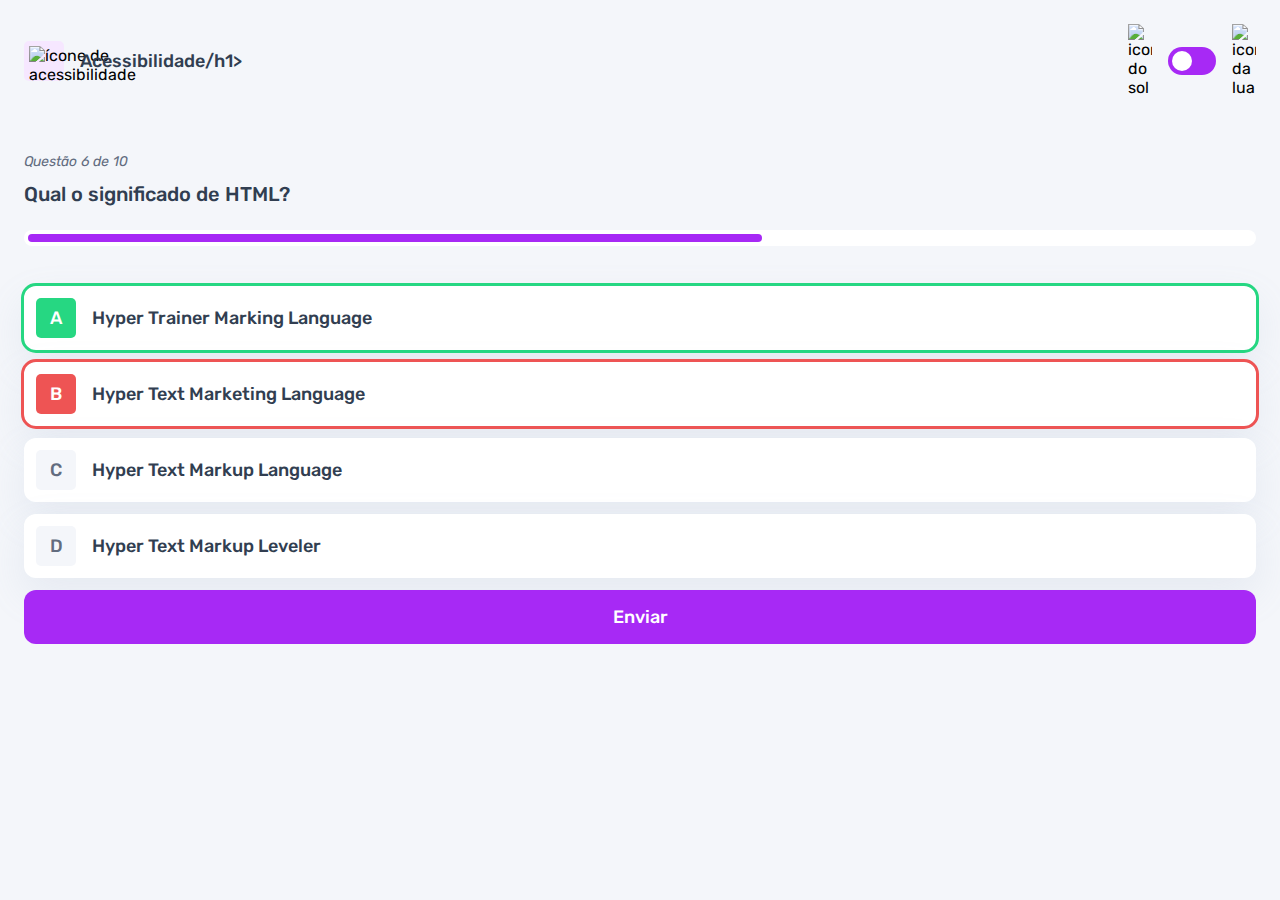
==== pages/quiz/quiz.html @ 5e7bc032 "adicionado o efeito para alternativas corretas e erradas" ====
<!DOCTYPE html>
<html lang="en">
<head>
    <meta charset="UTF-8">
    <meta name="viewport" content="width=device-width, initial-scale=1.0">
    <link rel="preconnect" href="https://fonts.googleapis.com">
    <link rel="preconnect" href="https://fonts.gstatic.com" crossorigin>
    <link href="https://fonts.googleapis.com/css2?family=Rubik:ital,wght@0,300..900;1,300..900&display=swap" rel="stylesheet">
    <link rel="stylesheet" href="quiz.css">
    <title>Quiz App</title>
</head>
<body>
    <header>
        <div class="assunto">
            <div class="assunto_icone">
                <img src="../../assets/images/icon-accessibility.svg" alt="ícone de acessibilidade">
            </div>

            <h1>Acessibilidade/h1>
        </div>

        <div class="tema">
            <img src="../../assets/images/icon-sun-dark.svg" alt="icone do sol">
        <button>
            <div></div>
        </button>
        <img src="../../assets/images/icon-moon-dark.svg" alt="icone da lua">
        </div>
    </header>

    <main>
        <section class="pergunta">
            <p>Questão 6 de 10</p>

            <h2>Qual o significado de HTML?</h2>

            <div class="barra_progresso">
                <div></div>
            </div>
        </section>

        <section class="alternativas">
            <form action="">
                <label for="alternativa_a" id="correta">
                    <input type="radio" id="alternativa_a" name="alterativa">

                    <div>
                        <span>A</span>
                        Hyper Trainer Marking Language
                    </div>
                </label>

                <label for="alternativa_b" id="errada">
                    <input type="radio" id="alternativa_b" name="alterativa">

                    <div>
                        <span>B</span>
                        Hyper Text Marketing Language
                    </div>
                </label>

                <label for="alternativa_c">
                    <input type="radio" id="alternativa_c" name="alterativa">

                    <div>
                        <span>C</span>
                        Hyper Text Markup Language
                    </div>
                </label>

                <label for="alternativa_d">
                    <input type="radio" id="alternativa_d" name="alterativa">

                    <div>
                        <span>D</span>
                        Hyper Text Markup Leveler
                    </div>
                </label>
            </form>

            <button>Enviar</button>
        </section>
    </main>
</body>
</html>
---- pages/quiz/quiz.css ----
*{
    margin: 0;
    padding: 0;
    box-sizing: border-box;
    font-family: "Rubik", sans-serif;
    -webkit-font-smoothing: antialiased;
}

:root {
    --bg-color: #f4f6fa;
    --purple: #a729f5;
    --primary-text-color: #313e51;
    --secondary-text-color: #626c7f;
    --button-bg: #fff;
    --shadow: 0px 16px 40px 0px rgba(143, 160, 193, 0.14);
    --bg-html: #fff1e9;
    --bg-css: #c0fdef;
    --bg-javascript: #ebf0ff;
    --bg-acessibilidade: #f6e7ff;
    --white: #fff;
    --green: #26d782;
    --red: #ee5454;
    --bg-mobile: url(../../assets/images/pattern-background-mobile-light.svg);
    --bg-desktop: url(../../assets/images/pattern-background-desktop-light.svg);

}

body.escuro {
    --bg-color: #313e51;
    --bg-mobile: url(../../assets/images/pattern-background-mobile-dark.svg);
    --bg-desktop: url(../../assets/images/pattern-background-desktop-dark.svg);
    --primary-text-color: #fff;
    --secondary-text-color: #abc1e1;
    --button-bg: #3b4d66;
    --shadow: 0px 16px 40px 0px rgba(49, 62, 81, 0.14);
}

body{
    height: 100svh;
    background: var(--bg-mobile) var(--bg-color);
    background-repeat: no-repeat;
    background-size: cover;
}

header {
    display: flex;
    justify-content: space-between;
    padding: 16px 24px;
}

.assunto {
    display: flex;
    align-items: center;
    gap: 16px;
}

.assunto_icone {
    background: var(--bg-acessibilidade);
    width: 40px;
    height: 40px;
    padding: 5px;
    border-radius: 5px;
}

.assunto_icone img {
    width: 100%;
}

.assunto h1 {
    font-size: 18px;
    font-weight: 500;
    color: var(--primary-text-color);
}

.tema{
    padding: 8px 0;
    display: flex;
    align-items: center;
    gap: 8px;
}
.tema img {
    width: 16px;
}

.tema button {
    height: 20px;
    width: 32px;
    background: var(--purple);
    border: 0;
    border-radius: 999px;
    padding: 4px;
}

.tema button div {
    background: var(--white);
    width: 12px;
    height: 12px;
    border-radius: 999px;
}

main {
    padding: 32px 24px;

}

.pergunta {
    margin-bottom: 40px;
}

.pergunta p {
    font-style: italic;
    font-size: 14px;
    color: var(--secondary-text-color);
    margin-bottom: 12px;
}

.pergunta h2 {
    font-size: 20px;
    font-weight: 500;
    color: var(--primary-text-color);
    line-height: 24px;
    margin-bottom: 24px;
}

.barra_progresso {
    background: var(--button-bg);
    height: 16px;
    padding: 4px;
    border-radius: 999px;
}

.barra_progresso div {
    height: 100%;
    width: 60%;
    background: var(--purple);
    border-radius: 999px;
}

.alternativas form {
    display: flex;
    flex-direction: column;
    gap: 12px;
    margin-bottom: 12px;
}

.alternativas label {
    display: block;
    background: var(--button-bg);
    padding: 12px;
    font-size: 18px;
    font-weight: 500;
    display: flex;
    border-radius: 12px;
    box-shadow: var(--shadow);
    color: var(--primary-text-color);
}

.alternativas label:has(input:checked) {
    outline: 3px solid var(--purple);

    & span {
        background: var(--purple);
        color: var(--white);
    }
}


.alternativas label#correta {
    outline: 3px solid var(--green);

    & span {
        background: var(--green);
        color: var(--white);
    }
}

.alternativas label#errada {
    outline: 3px solid var(--red);

    & span {
        background: var(--red);
        color: var(--white);
    }
}


.alternativas input {
    display: none;
}

.alternativas div {
    display: flex;
    align-items: center;
    gap: 16px;


}

.alternativas div span {
    display: block;
    width: 40px;
    height: 40px;
    background: var(--bg-color);
    border-radius: 5px;
    color: var(--secondary-text-color);

    display: flex;
    align-items: center;
    justify-content: center;
    flex-shrink: 0;
}

.alternativas button {
    padding: 16px;
    border-radius: 12px;
    border: none;
    background: var(--purple);
    color: var(--white);
    width: 100%;

    font-size: 18px;
    font-weight: 500;
}

@media(min-width: 1100px) {
    .tema {
        gap: 16px;
    }

    .tema img {
        width: 24px;
    }

    .tema button {
        width: 48px;
        height: 28px;
    }

    .tema button div {
        width: 20px;
        height: 20px;
    }
}
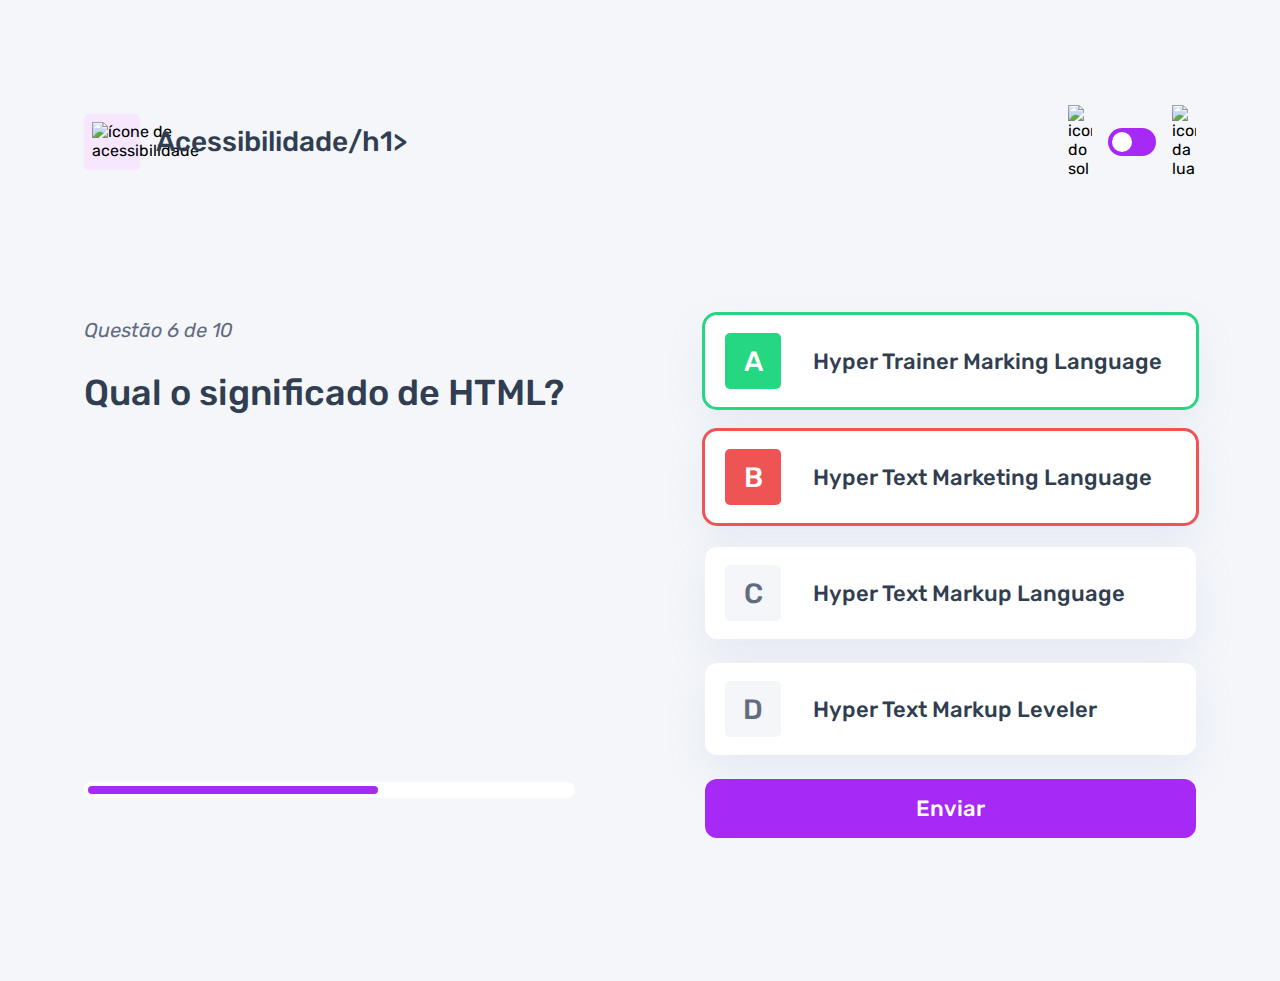
==== commit ae867baf: "adicionada a responsividade para o desktop" ====
--- a/pages/quiz/quiz.html
+++ b/pages/quiz/quiz.html
@@ -30,10 +30,11 @@
 
     <main>
         <section class="pergunta">
-            <p>Questão 6 de 10</p>
+            <div>
+                <p>Questão 6 de 10</p>
 
-            <h2>Qual o significado de HTML?</h2>
-
+                <h2>Qual o significado de HTML?</h2>
+            </div>
             <div class="barra_progresso">
                 <div></div>
             </div>
--- a/pages/quiz/quiz.css
+++ b/pages/quiz/quiz.css
@@ -223,6 +223,22 @@
 }
 
 @media(min-width: 1100px) {
+    header {
+        margin-block: 81px;
+        max-width: 1160px;
+        margin-inline: auto;
+    }
+
+    .assunto_icone {
+        width: 56px;
+        height: 56px;
+        padding: 8px;
+    }
+
+    .assunto h1{
+        font-size: 28px;
+    }
+
     .tema {
         gap: 16px;
     }
@@ -240,4 +256,57 @@
         width: 20px;
         height: 20px;
     }
-}
+    main {
+        max-width: 1160px;
+        margin-inline: auto;
+
+        display: flex;
+        gap: 130px;
+    }
+    
+    section {
+        width: 100%;
+    }
+
+    .pergunta {
+        display: flex;
+        flex-direction: column;
+        justify-content: space-between;
+    }
+
+    .pergunta p {
+        font-size: 20px;
+        line-height: 30px;
+        margin-bottom: 27px;
+    }
+
+    .pergunta h2 {
+        font-size: 36px;
+        line-height: 42px;
+    }
+
+    .alternativas form {
+        gap: 24px;
+        margin-bottom: 24px;
+    }
+
+    .alternativas label {
+        font-size: 22px;
+        padding: 18px 20px;
+        
+    }
+
+    .alternativas div {
+        gap: 32px;
+    }
+
+    .alternativas div span {
+        width: 56px;
+        height: 56px;
+        font-size: 28px;
+    }
+
+    .alternativas button {
+        font-size: 22px;
+    }
+}
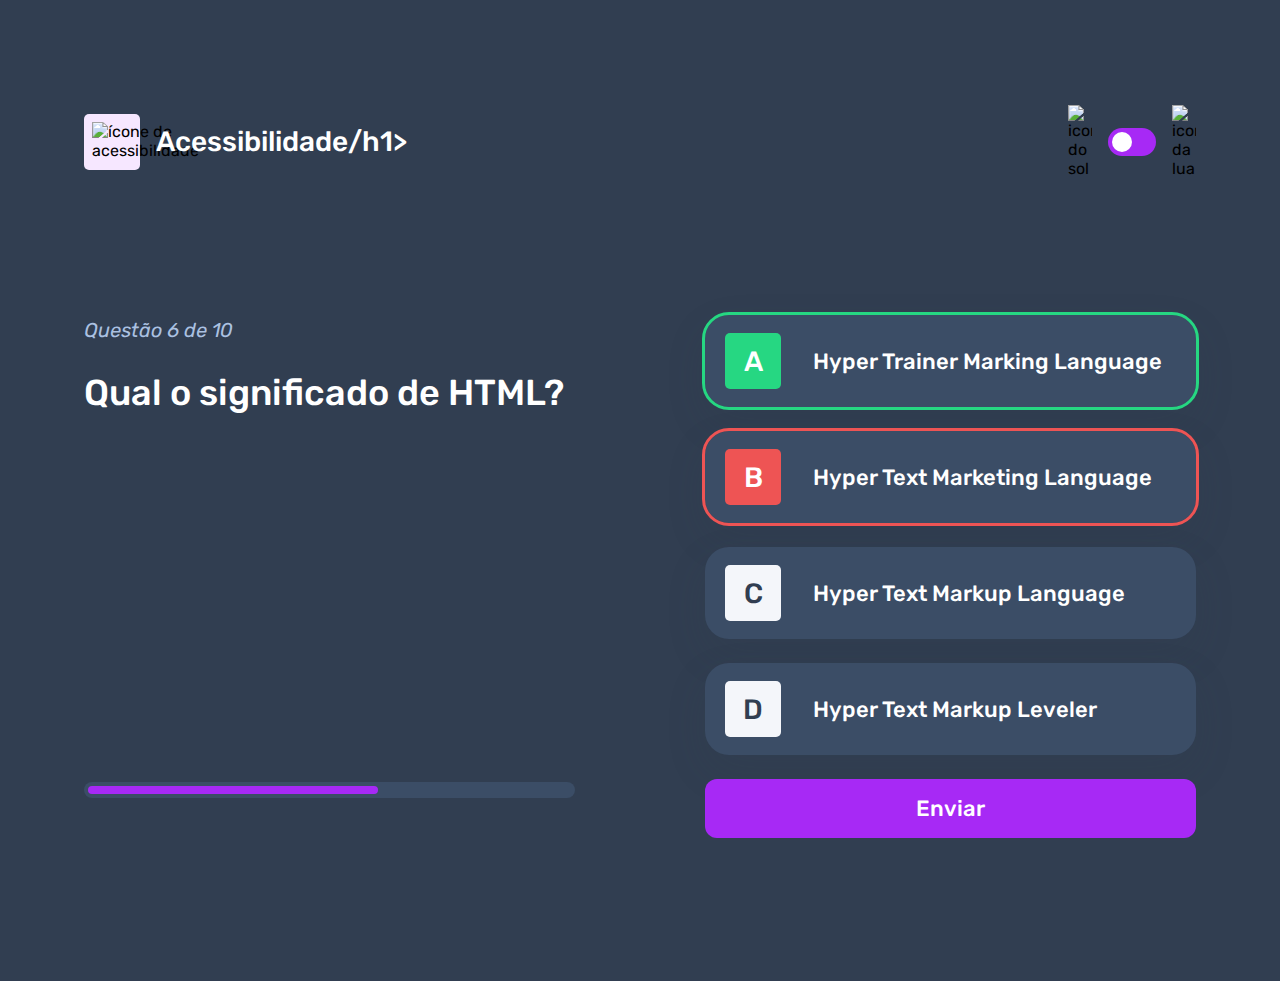
==== commit b31d18c9: "ajuste das cores no tema dark" ====
--- a/pages/quiz/quiz.html
+++ b/pages/quiz/quiz.html
@@ -9,7 +9,7 @@
     <link rel="stylesheet" href="quiz.css">
     <title>Quiz App</title>
 </head>
-<body>
+<body class="escuro">
     <header>
         <div class="assunto">
             <div class="assunto_icone">
--- a/pages/quiz/quiz.css
+++ b/pages/quiz/quiz.css
@@ -8,7 +8,10 @@
 
 :root {
     --bg-color: #f4f6fa;
+    --bg-span: #f4f6fa;
+    --color-span: #626c7f;
     --purple: #a729f5;
+    --purple-hover: rgba(167, 41, 245, 0.7);
     --primary-text-color: #313e51;
     --secondary-text-color: #626c7f;
     --button-bg: #fff;
@@ -27,6 +30,7 @@
 
 body.escuro {
     --bg-color: #313e51;
+    --color-span: #313e51;
     --bg-mobile: url(../../assets/images/pattern-background-mobile-dark.svg);
     --bg-desktop: url(../../assets/images/pattern-background-desktop-dark.svg);
     --primary-text-color: #fff;
@@ -153,6 +157,14 @@
     border-radius: 12px;
     box-shadow: var(--shadow);
     color: var(--primary-text-color);
+    cursor: pointer;
+}
+
+.alternativas label:hover {
+    & span {
+        background: var(--bg-acessibilidade);
+        color: var(--purple);
+    }
 }
 
 .alternativas label:has(input:checked) {
@@ -200,9 +212,9 @@
     display: block;
     width: 40px;
     height: 40px;
-    background: var(--bg-color);
+    background: var(--bg-span);
     border-radius: 5px;
-    color: var(--secondary-text-color);
+    color: var(--color-span);
 
     display: flex;
     align-items: center;
@@ -220,6 +232,12 @@
 
     font-size: 18px;
     font-weight: 500;
+    transition: background 0.3s;
+}
+
+.alternativas button:hover {
+    background: var(--purple-hover);
+    cursor: pointer;
 }
 
 @media(min-width: 1100px) {
@@ -293,6 +311,7 @@
     .alternativas label {
         font-size: 22px;
         padding: 18px 20px;
+        border-radius: 24px;
         
     }
 
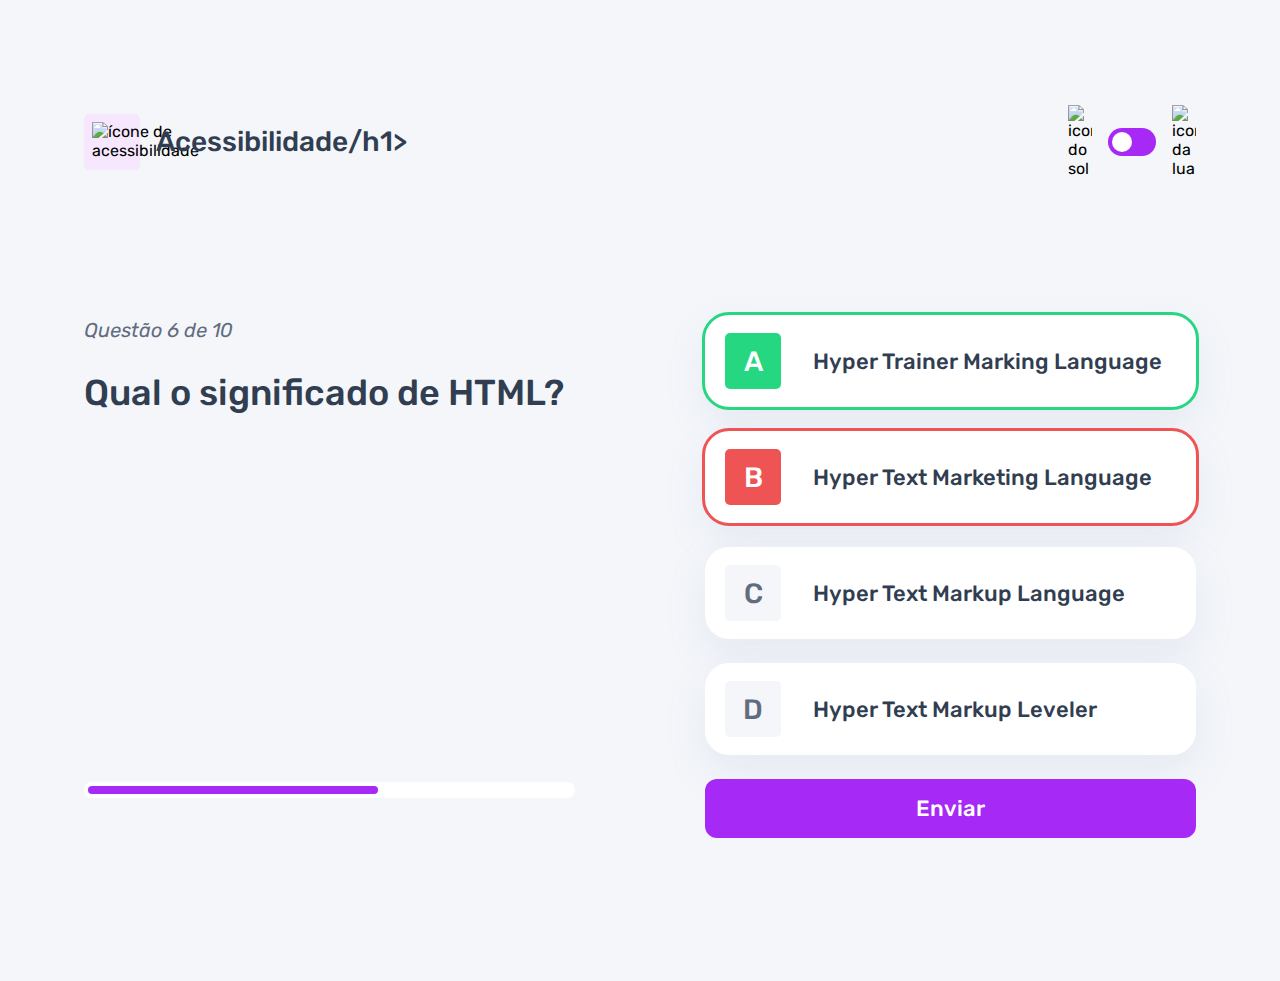
==== commit 7fa6fa36: "ajuste do fundo para o desktop" ====
--- a/pages/quiz/quiz.html
+++ b/pages/quiz/quiz.html
@@ -9,7 +9,7 @@
     <link rel="stylesheet" href="quiz.css">
     <title>Quiz App</title>
 </head>
-<body class="escuro">
+<body>
     <header>
         <div class="assunto">
             <div class="assunto_icone">
--- a/pages/quiz/quiz.css
+++ b/pages/quiz/quiz.css
@@ -241,6 +241,13 @@
 }
 
 @media(min-width: 1100px) {
+
+    body {
+        background: var(--bg-desktop) var(--bg-color);
+        background-size: cover;
+        background-repeat: no-repeat;
+    }
+
     header {
         margin-block: 81px;
         max-width: 1160px;
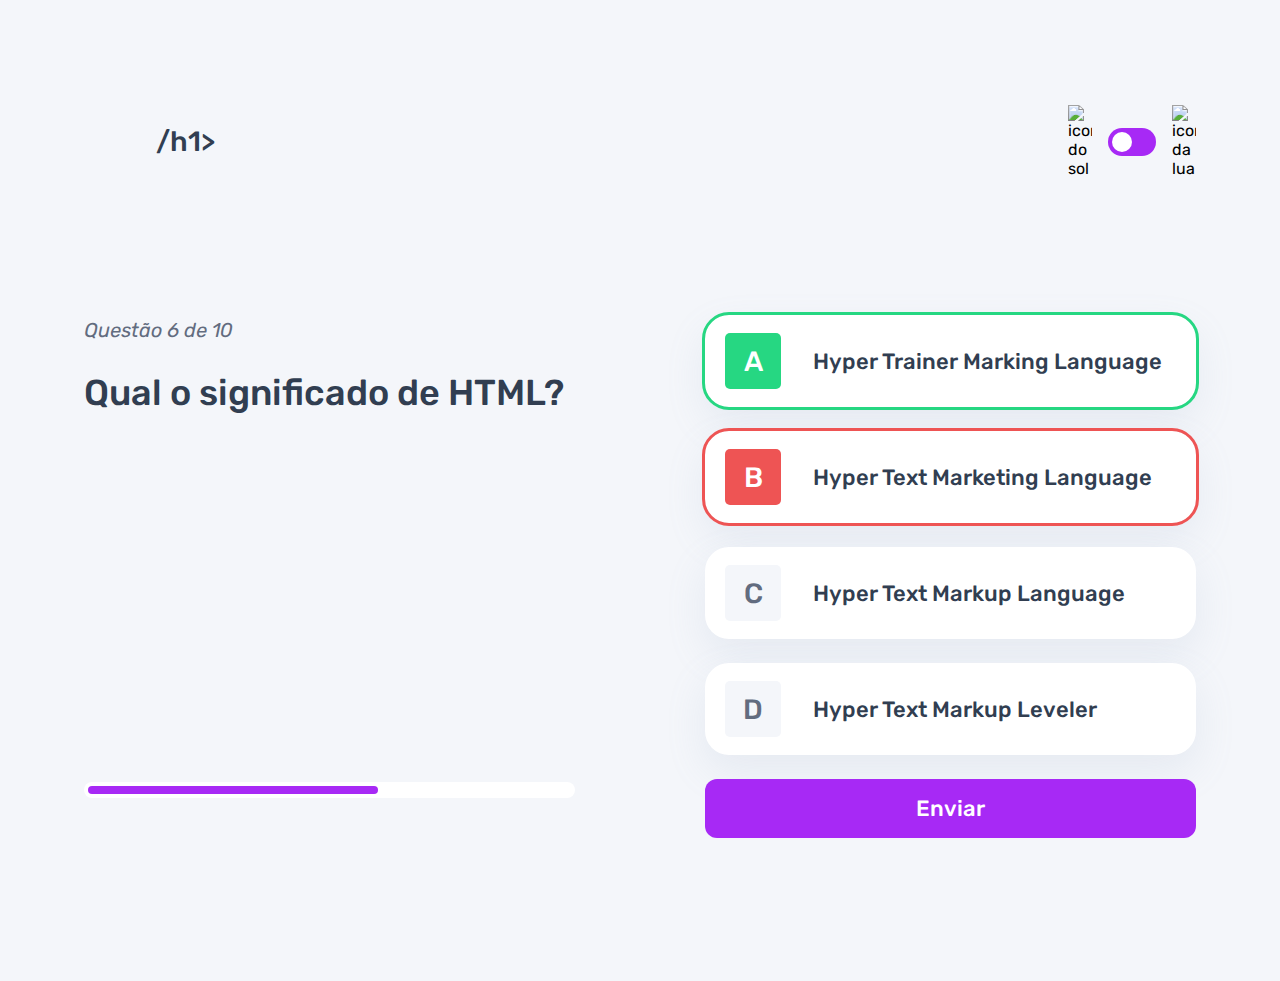
==== commit 6c5882e0: "alteração dinamica do assunto da página" ====
--- a/pages/quiz/quiz.html
+++ b/pages/quiz/quiz.html
@@ -7,16 +7,17 @@
     <link rel="preconnect" href="https://fonts.gstatic.com" crossorigin>
     <link href="https://fonts.googleapis.com/css2?family=Rubik:ital,wght@0,300..900;1,300..900&display=swap" rel="stylesheet">
     <link rel="stylesheet" href="quiz.css">
+    <script src="./quiz.js" type="module" defer></script>
     <title>Quiz App</title>
 </head>
 <body>
     <header>
         <div class="assunto">
             <div class="assunto_icone">
-                <img src="../../assets/images/icon-accessibility.svg" alt="ícone de acessibilidade">
+                <img src="" alt="">
             </div>
 
-            <h1>Acessibilidade/h1>
+            <h1>/h1>
         </div>
 
         <div class="tema">
@@ -82,5 +83,6 @@
             <button>Enviar</button>
         </section>
     </main>
+
 </body>
 </html>--- a/pages/quiz/quiz.css
+++ b/pages/quiz/quiz.css
@@ -59,11 +59,26 @@
 }
 
 .assunto_icone {
-    background: var(--bg-acessibilidade);
     width: 40px;
     height: 40px;
     padding: 5px;
     border-radius: 5px;
+}
+
+.assunto_icone.html {
+    background: var(--bg-html);
+}
+
+.assunto_icone.css {
+    background: var(--bg-css);
+}
+
+.assunto_icone.javascript {
+    background: var(--bg-javascript);
+}
+
+.assunto_icone.acessibilidade {
+    background: var(--bg-acessibilidade);
 }
 
 .assunto_icone img {
@@ -93,6 +108,8 @@
     border: 0;
     border-radius: 999px;
     padding: 4px;
+    display: flex;
+    cursor: pointer;
 }
 
 .tema button div {
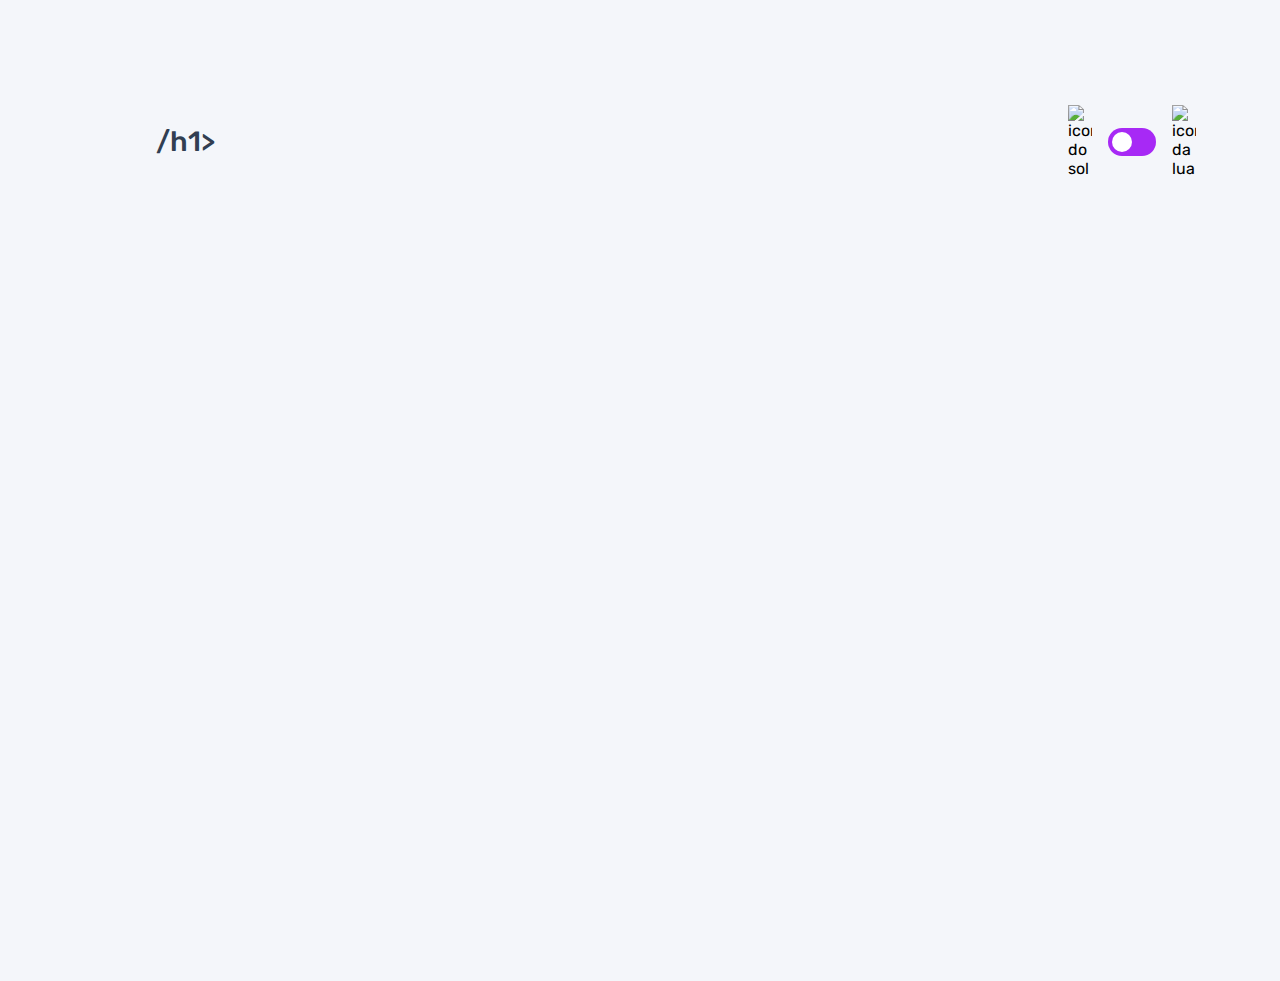
==== commit 2cd8056f: "adicionadas as funções de buscar as perguntas e montar as perguntas no html" ====
--- a/pages/quiz/quiz.html
+++ b/pages/quiz/quiz.html
@@ -30,58 +30,7 @@
     </header>
 
     <main>
-        <section class="pergunta">
-            <div>
-                <p>Questão 6 de 10</p>
-
-                <h2>Qual o significado de HTML?</h2>
-            </div>
-            <div class="barra_progresso">
-                <div></div>
-            </div>
-        </section>
-
-        <section class="alternativas">
-            <form action="">
-                <label for="alternativa_a" id="correta">
-                    <input type="radio" id="alternativa_a" name="alterativa">
-
-                    <div>
-                        <span>A</span>
-                        Hyper Trainer Marking Language
-                    </div>
-                </label>
-
-                <label for="alternativa_b" id="errada">
-                    <input type="radio" id="alternativa_b" name="alterativa">
-
-                    <div>
-                        <span>B</span>
-                        Hyper Text Marketing Language
-                    </div>
-                </label>
-
-                <label for="alternativa_c">
-                    <input type="radio" id="alternativa_c" name="alterativa">
-
-                    <div>
-                        <span>C</span>
-                        Hyper Text Markup Language
-                    </div>
-                </label>
-
-                <label for="alternativa_d">
-                    <input type="radio" id="alternativa_d" name="alterativa">
-
-                    <div>
-                        <span>D</span>
-                        Hyper Text Markup Leveler
-                    </div>
-                </label>
-            </form>
-
-            <button>Enviar</button>
-        </section>
+        
     </main>
 
 </body>
--- a/pages/quiz/quiz.css
+++ b/pages/quiz/quiz.css
@@ -152,7 +152,6 @@
 
 .barra_progresso div {
     height: 100%;
-    width: 60%;
     background: var(--purple);
     border-radius: 999px;
 }
